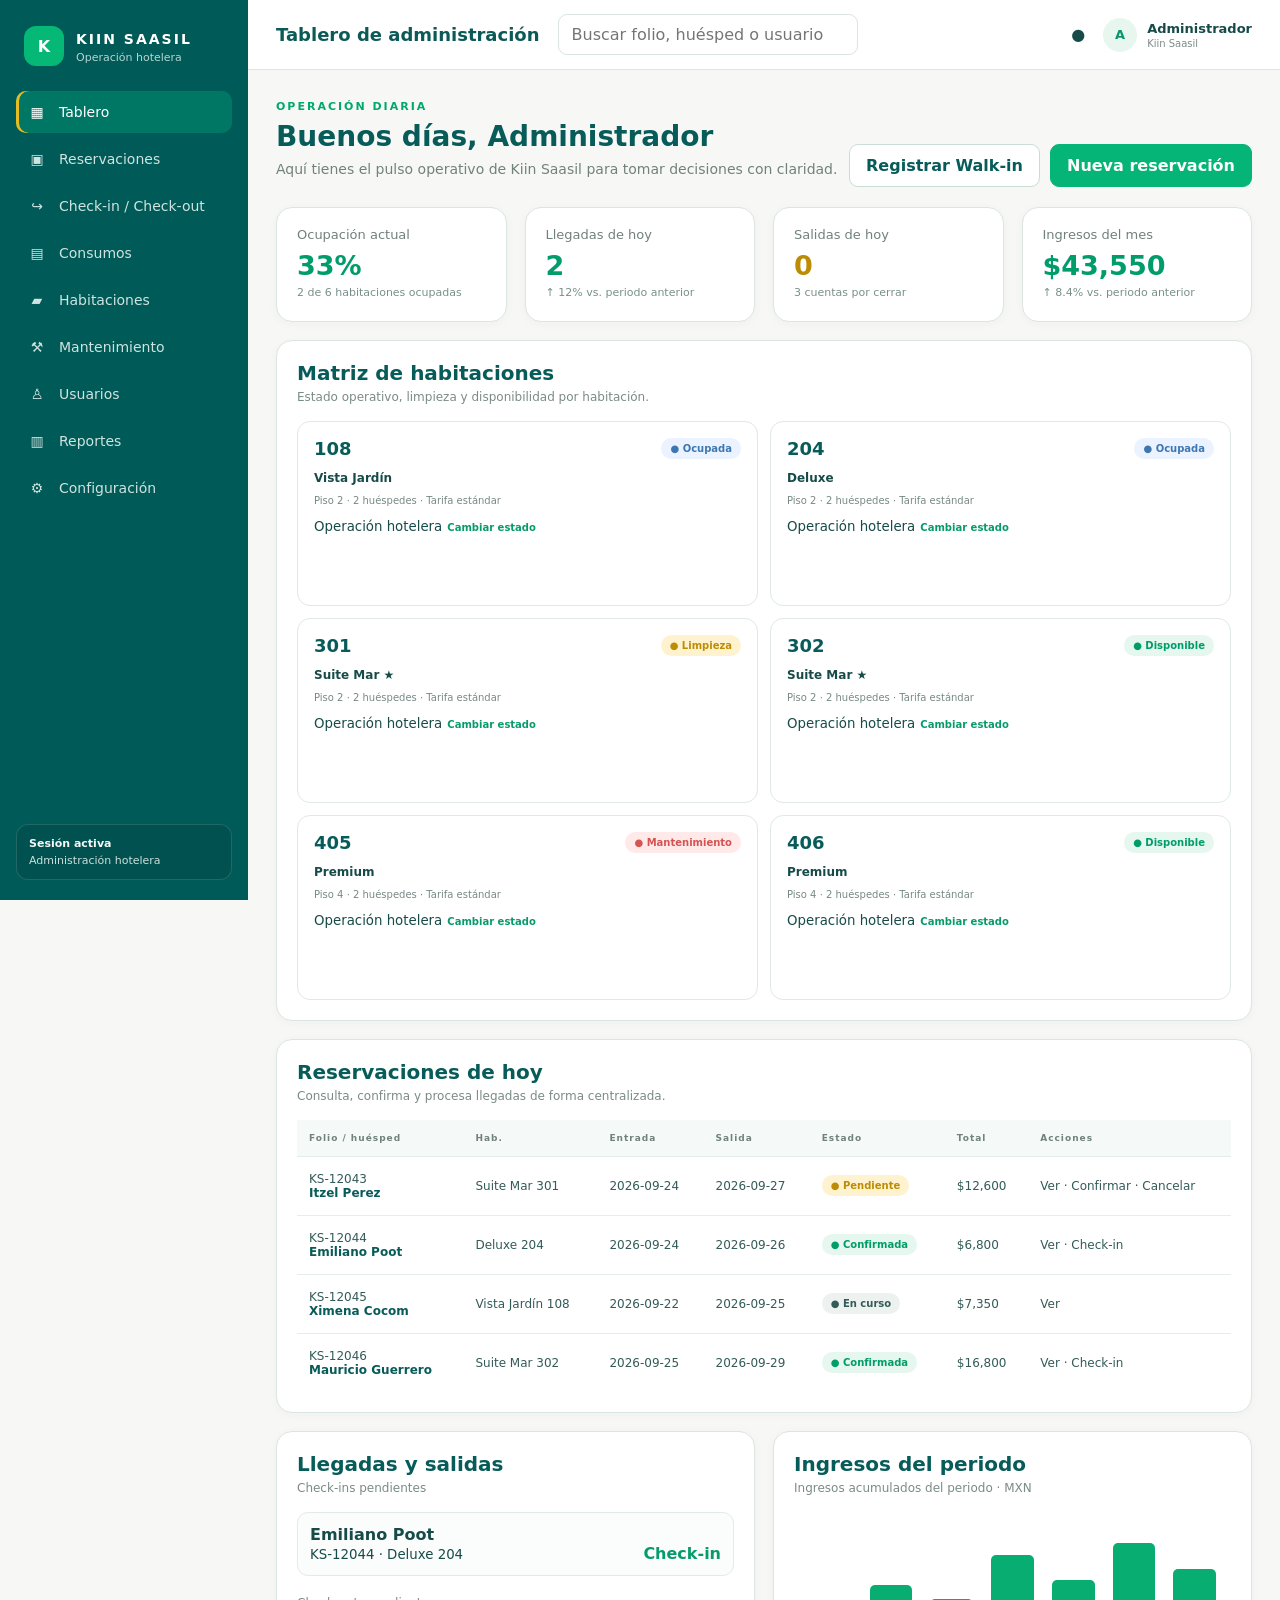
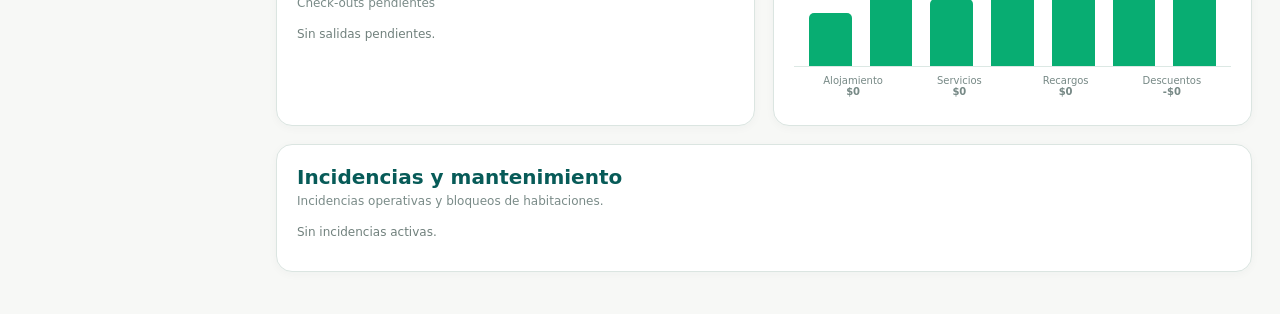
==== index.html @ 3aca7327 "solo fronted" ====
<!doctype html>
<html lang="es">
<head>
  <meta charset="UTF-8">
  <meta name="viewport" content="width=device-width,initial-scale=1">
  <meta name="description" content="Sistema de gestión hotelera Kiin Saasil">
  <link rel="icon" type="image/x-icon" href="favicon.ico">
  <title>Kiin Saasil-Gestión hotelera</title>
  <link rel="stylesheet" href="style.css">
</head>
<body>
  <div id="app"></div>
  <script src="app.js"></script>
</body>
</html>
---- style.css ----
:root{
  --ink:#075b58; --ink-2:#0a6965; --green:#00ad70; --green-2:#09b879;
  --bg:#f7f8f6; --card:#fff; --line:#dbe5e1; --muted:#71817d;
  --yellow:#e3b82f; --yellow-bg:#fff7df; --red:#d95b5b; --red-bg:#fff0f0;
  --blue:#3e78b5; --blue-bg:#edf5ff; --shadow:0 2px 10px rgba(10,61,58,.035);
  --radius:16px;
}
*{box-sizing:border-box}
html,body,#app{margin:0;min-height:100%;font-family:Inter,ui-sans-serif,system-ui,-apple-system,"Segoe UI",Arial,sans-serif;color:#164b49;background:var(--bg)}
button,input,select{font:inherit}
button{cursor:pointer}
.app{display:flex;min-height:100vh}
.sidebar{width:248px;background:#005a57;color:#fff;position:fixed;inset:0 auto 0 0;z-index:20;padding:20px 16px;display:flex;flex-direction:column}
.brand{display:flex;align-items:center;gap:12px;padding:6px 8px 25px}
.brand-mark{width:40px;height:40px;border-radius:12px;background:#06b876;color:#fff;display:grid;place-items:center;font-weight:800}
.brand strong{font-size:14px;letter-spacing:2px}
.brand small{display:block;color:#b5d6d3;margin-top:3px;font-size:11px}
.nav{display:grid;gap:5px}
.nav button{border:0;background:transparent;color:#cfe4e1;text-align:left;padding:12px 12px;border-radius:10px;display:flex;gap:13px;align-items:center;font-size:14px}
.nav button:hover{background:rgba(255,255,255,.06);color:#fff}
.nav button.active{background:#007765;color:#fff;box-shadow:inset 3px 0 #e5bd22}
.icon{width:18px;height:18px;display:inline-grid;place-items:center;flex:0 0 18px}
.session{margin-top:auto;border:1px solid rgba(255,255,255,.13);background:rgba(0,0,0,.09);padding:12px;border-radius:12px;color:#cce0dd;font-size:11px}
.session b{display:block;color:#f4f8f7;margin-bottom:4px}
.main{margin-left:248px;width:calc(100% - 248px);min-width:0}
.topbar{height:70px;background:#fff;border-bottom:1px solid var(--line);display:flex;align-items:center;padding:0 28px;gap:18px}
.topbar h1{font-size:18px;margin:0;color:#0b5a57}
.top-search{width:300px;border:1px solid var(--line);border-radius:9px;padding:10px 13px;color:#81918e;background:#fff}
.top-spacer{flex:1}
.user{display:flex;align-items:center;gap:10px;font-size:13px}
.avatar{width:34px;height:34px;border-radius:50%;display:grid;place-items:center;background:#e7f6ef;color:#07966b;font-weight:700}
.user small{display:block;color:#7d8b89;font-size:10px;margin-top:2px}
.content{padding:30px 28px 42px;max-width:1480px;margin:auto}
.eyebrow{color:#00a86b;font-size:11px;letter-spacing:2px;font-weight:800;text-transform:uppercase;margin-bottom:9px}
.page-title{font-size:28px;line-height:1.1;margin:0;color:#075b58}
.page-sub{margin:8px 0 24px;color:#71817d;font-size:14px}
.actions{display:flex;gap:10px;justify-content:flex-end;margin-top:-57px;margin-bottom:20px}
.btn{border:1px solid #cbdcd7;background:#fff;color:#075b58;border-radius:9px;padding:11px 16px;font-weight:700}
.btn.primary{background:#05b477;border-color:#05b477;color:#fff}
.btn.danger{color:#c64e4e}
.grid{display:grid;gap:18px}
.cards-4{grid-template-columns:repeat(4,1fr)}
.cards-5{grid-template-columns:repeat(5,1fr)}
.card{background:#fff;border:1px solid var(--line);border-radius:var(--radius);box-shadow:var(--shadow)}
.stat{padding:19px 20px;min-height:115px}
.stat-label{color:#71817d;font-size:13px}
.stat-value{font-size:27px;font-weight:800;color:#075b58;margin:8px 0 5px}
.stat-note{font-size:11px;color:#78908b}
.green{color:#009c6a!important}.yellow{color:#bc8c05!important}.red{color:#d45454!important}.blue{color:#3d77b2!important}
.section{margin-top:18px;padding:20px}
.section h2{margin:0;color:#075b58;font-size:20px}
.section .sub{color:#7a8b88;font-size:12px;margin:5px 0 17px}
.filters{display:grid;grid-template-columns:repeat(5,1fr);gap:10px;align-items:end}
.field label{display:block;font-size:10px;color:#667b77;font-weight:700;margin:0 0 6px}
.field input,.field select{width:100%;border:1px solid #d1dfdc;background:#fff;border-radius:8px;padding:11px 12px;color:#335d5a;outline:none}
.field input:focus,.field select:focus{border-color:#07ad73;box-shadow:0 0 0 3px rgba(0,173,112,.08)}
.table-wrap{overflow:auto}
table{width:100%;border-collapse:collapse;min-width:760px}
th{text-align:left;background:#f5f9f7;color:#70827e;font-size:9px;letter-spacing:1px;padding:13px 12px}
td{padding:15px 12px;border-top:1px solid #e6eeeb;font-size:12px;color:#335b58}
td strong{color:#075b58}
.badge{display:inline-flex;align-items:center;gap:5px;border-radius:999px;padding:5px 9px;font-size:10px;font-weight:800;white-space:nowrap}
.badge.green{background:#e5f7ef}.badge.yellow{background:#fff3cf}.badge.red{background:#ffe9e9}.badge.blue{background:#eaf3ff}.badge.gray{background:#edf2f1}
.tabs{display:flex;gap:0;border:1px solid var(--line);background:#fff;border-radius:14px;overflow:auto;margin:22px 0}
.tabs button{border:0;background:transparent;padding:14px 20px;color:#6f817d;font-weight:700;white-space:nowrap}
.tabs button.active{background:#eef9f4;color:#075b58;border-bottom:3px solid #04b477}
.two{display:grid;grid-template-columns:1fr 1fr;gap:18px}
.three{display:grid;grid-template-columns:repeat(3,1fr);gap:18px}
.activity{display:grid;gap:12px}
.activity-item{border:1px solid #e2ebe8;border-radius:11px;padding:12px;background:#fbfdfc}
.room-grid{display:grid;grid-template-columns:repeat(2,1fr);gap:12px}
.room{padding:16px;border:1px solid #dfe9e5;border-radius:13px;background:#fff;min-height:185px}
.room.premium{border-top:4px solid #ddb52d;background:#fffdf7}
.room-head{display:flex;justify-content:space-between;align-items:flex-start}
.room h3{font-size:18px;margin:0;color:#075b58}
.room .type{font-size:11px;margin-top:4px;color:#405f5b}
.price{display:flex;justify-content:space-between;background:#f5f9f7;border-radius:8px;padding:9px;margin-top:14px;font-size:10px;color:#7c8b89}
.price strong{font-size:12px;color:#075b58}
.guest{border:1px solid #dfe9e5;border-radius:8px;padding:9px;margin-top:10px;font-size:10px}
.quick{display:flex;gap:14px;justify-content:flex-end;color:#50716d;margin-top:12px}
.quick span{cursor:pointer}
.chart-box{min-height:235px}
.bars{height:155px;display:flex;align-items:end;gap:18px;padding:15px 15px 0;border-bottom:1px solid #dce8e4}
.bar{flex:1;background:#08ad72;border-radius:5px 5px 0 0;position:relative;min-width:30px}
.bar b{position:absolute;top:-18px;width:100%;text-align:center;font-size:9px;color:#57716d}
.bar-labels{display:flex;gap:18px;padding:8px 15px;color:#778986;font-size:10px}
.bar-labels span{flex:1;text-align:center}
.progress-row{margin:15px 0}
.progress-top{display:flex;justify-content:space-between;font-size:11px;font-weight:700}
.progress{height:7px;border-radius:99px;background:#e5eeeb;overflow:hidden;margin-top:7px}
.progress i{display:block;height:100%;background:#08ae72;border-radius:99px}
.progress.yellow i{background:#dcb62d}.progress.blue i{background:#4178b2}.progress.gray i{background:#8c9c98}
.report-grid{display:grid;grid-template-columns:1.1fr .9fr;gap:18px}
.kpi-strip{display:grid;grid-template-columns:repeat(5,1fr);gap:12px}
.mini-kpi{padding:16px;background:#fff;border:1px solid var(--line);border-radius:14px}
.mini-kpi .num{font-size:22px;font-weight:800;color:#075b58;margin-top:8px}
.notice{background:#fff9e9;border:1px solid #efd98e;color:#7c631a;border-radius:12px;padding:14px;font-size:12px;margin:18px 0}
.password{padding:20px}
.password .field{margin-bottom:14px}
.security-actions{display:grid;grid-template-columns:repeat(3,1fr);gap:12px}
.security-card{padding:22px;border:1px solid #d8e5e1;border-radius:12px;background:#fff}
.security-card strong{display:block;color:#075b58;margin-bottom:7px}
.empty{padding:55px 20px;text-align:center;color:#78908b}
.empty strong{display:block;color:#496f6b;margin-bottom:5px}
@media(max-width:1100px){
  .sidebar{width:205px}.main{margin-left:205px;width:calc(100% - 205px)}
  .cards-5{grid-template-columns:repeat(3,1fr)}.cards-4{grid-template-columns:repeat(2,1fr)}
  .filters{grid-template-columns:repeat(3,1fr)}.two,.report-grid{grid-template-columns:1fr}
}
@media(max-width:760px){
  .sidebar{position:relative;width:100%;height:auto}.app{display:block}.main{margin-left:0;width:100%}
  .nav{grid-template-columns:repeat(2,1fr)}.session{display:none}.content{padding:20px 14px}
  .topbar{padding:0 14px}.top-search{display:none}.cards-5,.cards-4,.three,.security-actions{grid-template-columns:1fr}
  .filters{grid-template-columns:1fr}.room-grid{grid-template-columns:1fr}.actions{margin-top:0;justify-content:flex-start}
}
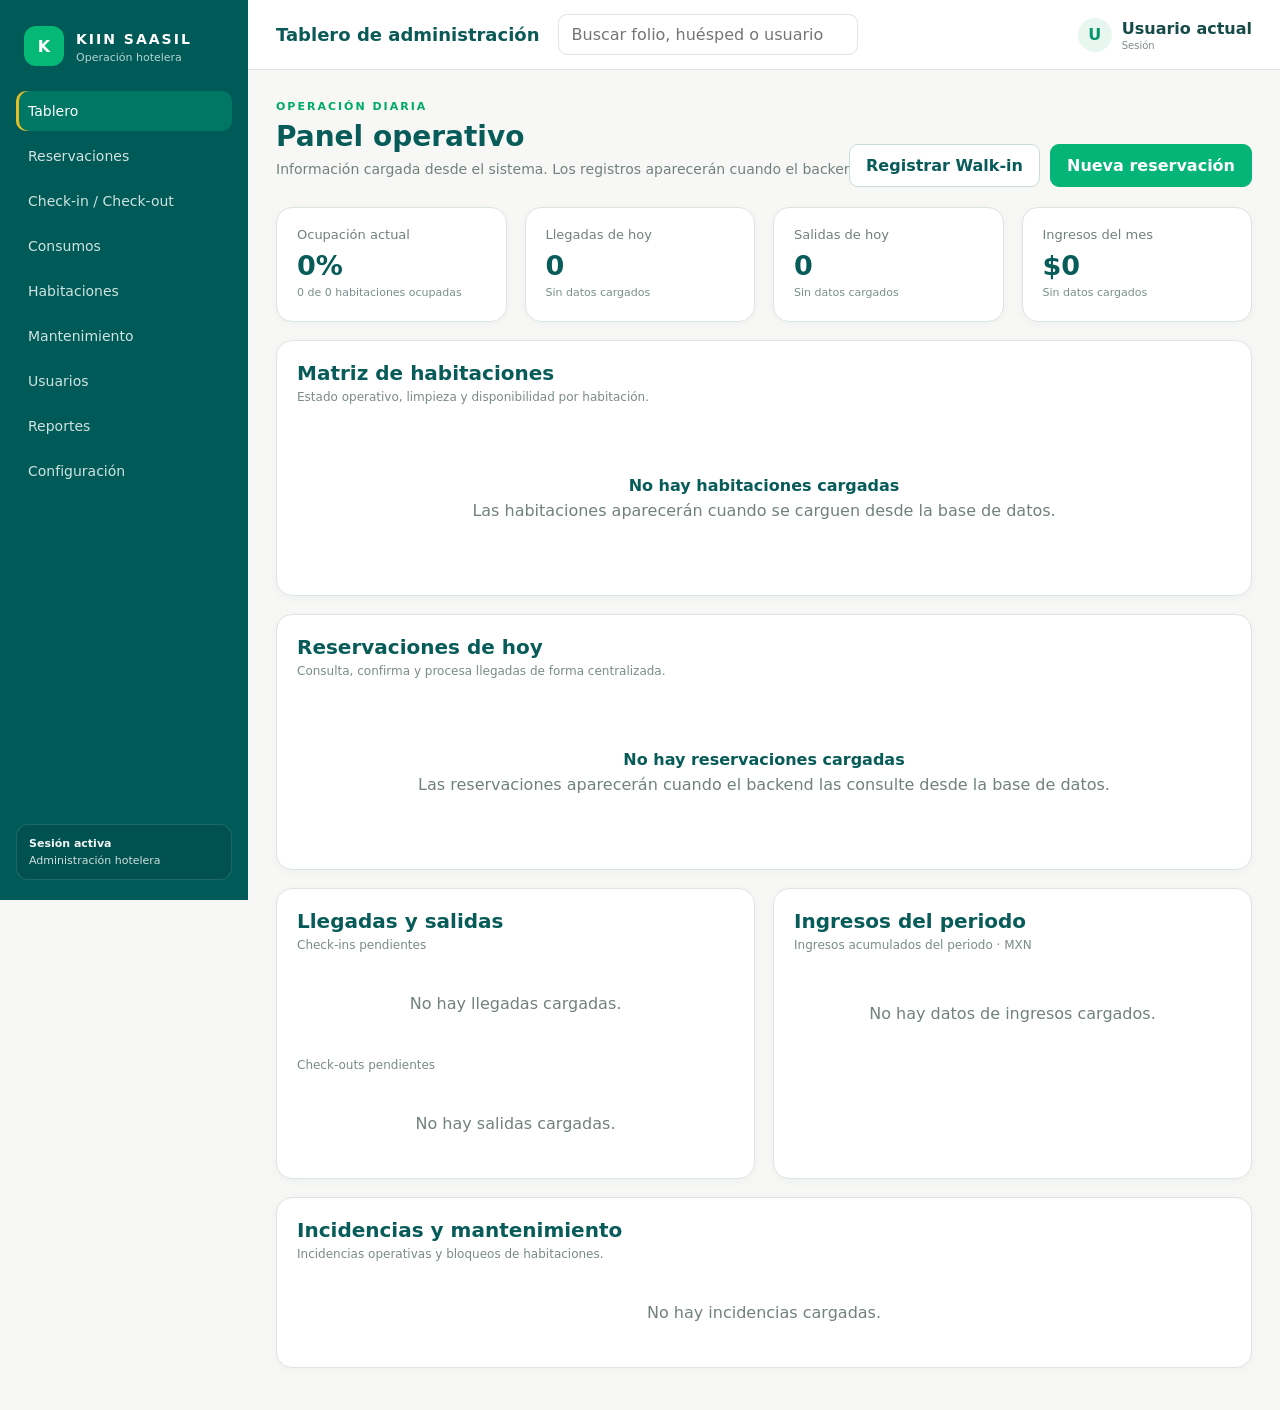
==== commit 13ca3425: "Cambios :D Matenme porque me muero" ====
--- a/index.html
+++ b/index.html
@@ -3,9 +3,7 @@
 <head>
   <meta charset="UTF-8">
   <meta name="viewport" content="width=device-width,initial-scale=1">
-  <meta name="description" content="Sistema de gestión hotelera Kiin Saasil">
-  <link rel="icon" type="image/x-icon" href="favicon.ico">
-  <title>Kiin Saasil-Gestión hotelera</title>
+  <title>Kiin Saasil · Gestión hotelera</title>
   <link rel="stylesheet" href="style.css">
 </head>
 <body>
--- a/style.css
+++ b/style.css
@@ -114,3 +114,42 @@
   .topbar{padding:0 14px}.top-search{display:none}.cards-5,.cards-4,.three,.security-actions{grid-template-columns:1fr}
   .filters{grid-template-columns:1fr}.room-grid{grid-template-columns:1fr}.actions{margin-top:0;justify-content:flex-start}
 }
+
+.settings-tabs button{transition:.15s}.settings-panel .security-card{cursor:pointer;text-align:left}.settings-panel .security-card:hover{border-color:#a9cbc1;background:#fbfefc}.settings-panel input[type=time],.settings-panel select{border:1px solid #d1dfdc;border-radius:8px;padding:9px;width:100%;margin-top:8px;color:#335d5a;background:#fff}
+
+.modal-backdrop{position:fixed;inset:0;background:rgba(0,45,43,.38);z-index:200;display:flex;align-items:center;justify-content:center;padding:20px}
+.modal-card{width:min(680px,96vw);max-height:90vh;overflow:auto;background:#fff;border-radius:18px;border:1px solid #d8e5e1;box-shadow:0 20px 60px rgba(0,0,0,.22)}
+.modal-head{display:flex;align-items:center;justify-content:space-between;padding:20px 22px;border-bottom:1px solid #e3ece9}
+.modal-head h2{margin:0;color:#075b58;font-size:20px}
+.modal-x{border:0;background:#f1f6f4;color:#496b67;width:34px;height:34px;border-radius:50%;font-size:22px}
+.modal-body{padding:20px 22px}
+.modal-foot{display:flex;justify-content:flex-end;gap:10px;padding:15px 22px;border-top:1px solid #e3ece9}
+.modal-form{display:grid;grid-template-columns:1fr 1fr;gap:14px}
+.modal-form .field:last-child:nth-child(odd){grid-column:1/-1}
+.modal-form input,.modal-form select{width:100%;border:1px solid #d1dfdc;border-radius:8px;padding:11px 12px;background:#fff;color:#335d5a}
+@media(max-width:650px){.modal-form{grid-template-columns:1fr}}
+
+.detail-grid{display:grid;grid-template-columns:1fr 1fr;gap:14px}
+.detail-grid>div{padding:13px;border:1px solid #e1ebe8;border-radius:10px;background:#fbfdfc}
+.detail-grid small{display:block;color:#7b8c89;margin-bottom:5px}.detail-grid strong{display:block;color:#075b58}
+.op-tab{transition:.15s}
+@media(max-width:650px){.detail-grid{grid-template-columns:1fr}}
+
+.btn-small{padding:7px 10px;font-size:10px;margin:2px 0}.quick button{border:0;background:transparent;color:#4e716c;font-size:10px;font-weight:700;padding:3px 4px;cursor:pointer}.quick button:hover{color:#007b5d;text-decoration:underline}table .btn{white-space:nowrap}
+
+/* Controles anteriormente visuales: mantienen el aspecto del diseño, pero ahora son realmente interactivos. */
+.user-control{
+  border:0;background:transparent;padding:0;margin:0;display:flex;align-items:center;
+  gap:10px;text-align:left;color:inherit;font:inherit;cursor:pointer;
+}
+.user-control:hover{opacity:.82}
+.activity-control{
+  border:1px solid #e3ece9;cursor:pointer;text-align:left;width:100%;
+}
+.activity-control:hover{border-color:#9bc8bd;background:#fbfefd}
+.control-info p{margin:0;line-height:1.7;color:#607773}
+button{font-family:inherit}
+
+.table-wrap .btn-small{margin:2px}.room .btn-small{margin-top:5px}.detail-grid{display:grid;grid-template-columns:1fr 1fr;gap:14px}.detail-grid>div{padding:13px;border:1px solid #e1ebe8;border-radius:10px;background:#fbfdfc}.detail-grid small{display:block;color:#7b8c89;margin-bottom:5px}.detail-grid strong{display:block;color:#075b58}
+
+.empty strong{display:block;margin-bottom:6px;color:#075b58}.empty{color:#71817d}
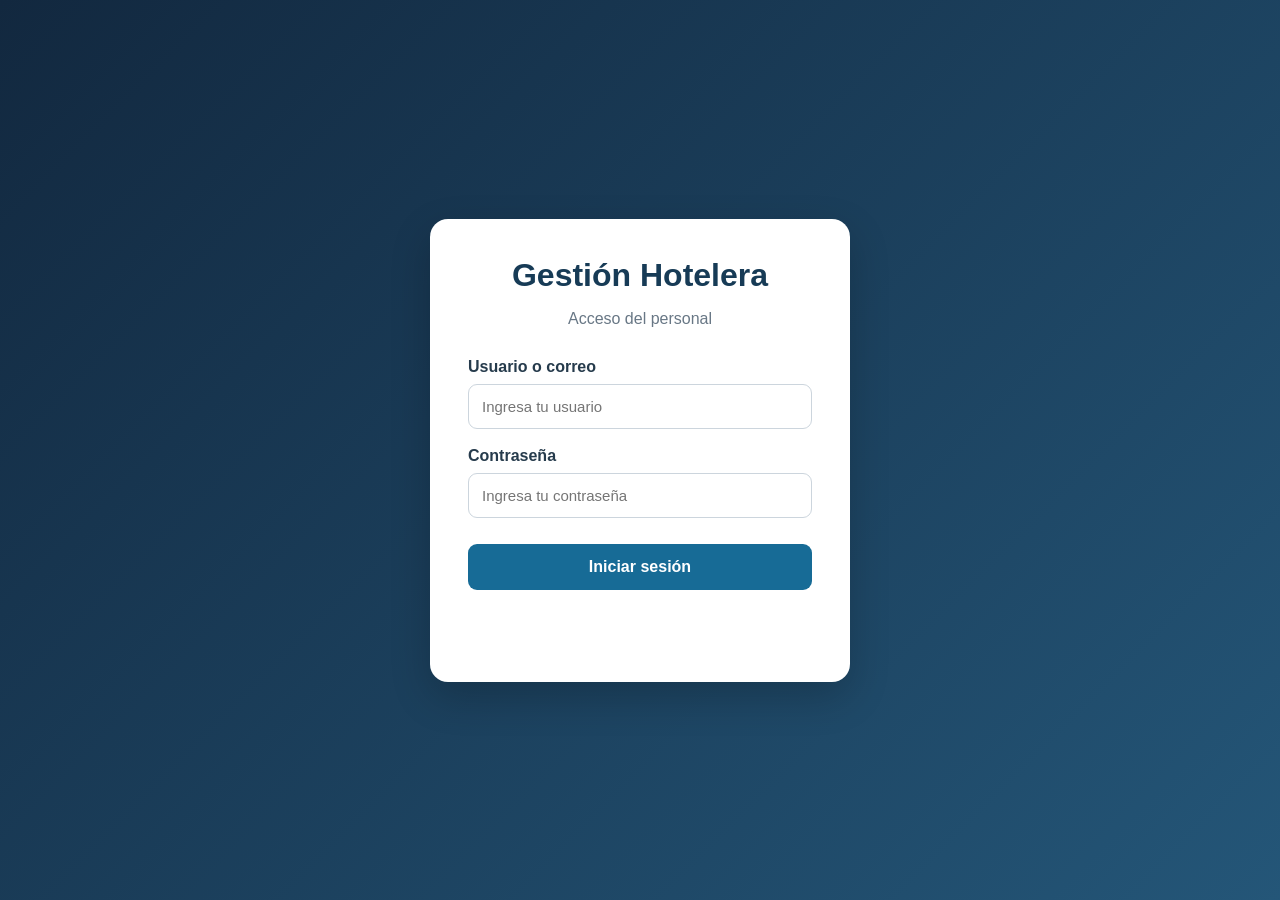
==== commit 61c23433: "creacion de apis y conexion" ====
--- a/index.html
+++ b/index.html
@@ -1,13 +1,77 @@
+
 <!doctype html>
 <html lang="es">
 <head>
-  <meta charset="UTF-8">
-  <meta name="viewport" content="width=device-width,initial-scale=1">
-  <title>Kiin Saasil · Gestión hotelera</title>
-  <link rel="stylesheet" href="style.css">
+    <meta charset="UTF-8">
+    <meta name="viewport" content="width=device-width, initial-scale=1">
+
+    <title>Kiin Saasil · Gestión hotelera</title>
+
+    <link rel="stylesheet" href="style.css">
 </head>
+
 <body>
-  <div id="app"></div>
-  <script src="app.js"></script>
+    <div id="app">
+        <p style="text-align:center; padding:40px;">
+            Verificando sesión...
+        </p>
+    </div>
+
+    <script>
+        async function verificarAcceso() {
+            try {
+                const respuesta = await fetch("./api/session.php", {
+                    method: "GET",
+                    credentials: "same-origin",
+                    cache: "no-store"
+                });
+
+                if (!respuesta.ok) {
+                    window.location.replace("./login.html");
+                    return;
+                }
+
+                const resultado = await respuesta.json();
+
+                if (!resultado.success || !resultado.data) {
+                    window.location.replace("./login.html");
+                    return;
+                }
+
+                const rol = resultado.data.rol;
+
+                if (rol === "Recepcionista") {
+                    window.location.replace(
+                        "./Recepcionista/index.html"
+                    );
+                    return;
+                }
+
+                if (rol !== "Administrador") {
+                    window.location.replace("./login.html");
+                    return;
+                }
+
+                // Cargar el panel solamente después
+                // de verificar la sesión y el rol.
+                document.getElementById("app").innerHTML = "";
+
+                const script = document.createElement("script");
+                script.src = "./app.js";
+                document.body.appendChild(script);
+
+            } catch (error) {
+                console.error(
+                    "Error al verificar sesión:",
+                    error
+                );
+
+                window.location.replace("./login.html");
+            }
+        }
+
+        verificarAcceso();
+    </script>
 </body>
 </html>
+
